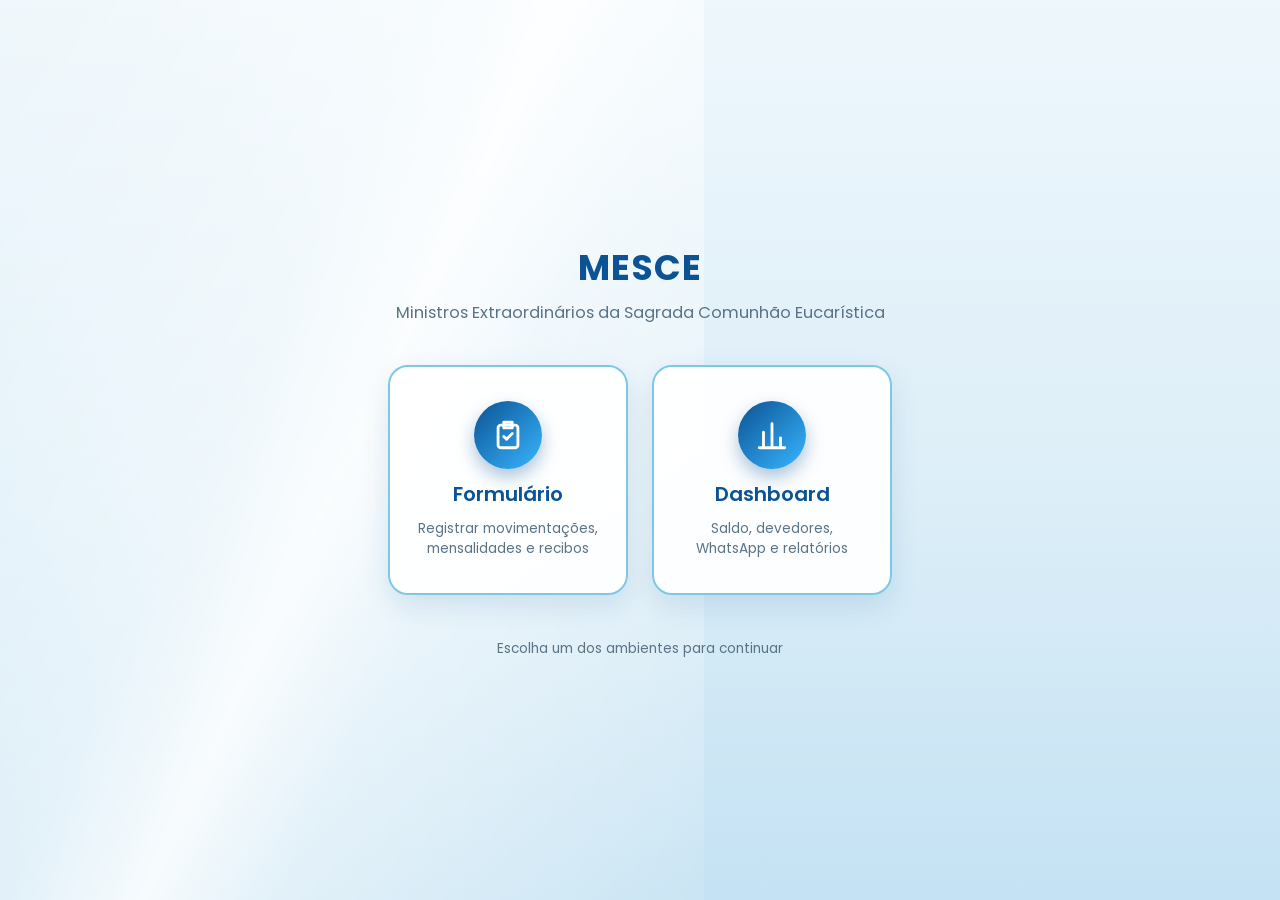
==== index.html @ 92c42553 "Add files via upload" ====
<!DOCTYPE html>
<html lang="pt-BR">
<head>
  <meta charset="UTF-8">
  <meta name="viewport" content="width=device-width, initial-scale=1.0">
  <title>MESCE - Controle do Caixa</title>
  <link rel="icon" href="https://iili.io/CQEddFI.jpg">
  <link rel="preconnect" href="https://fonts.googleapis.com">
  <link rel="preconnect" href="https://fonts.gstatic.com" crossorigin>
  <link href="https://fonts.googleapis.com/css2?family=Poppins:wght@300;400;500;600;700&display=swap" rel="stylesheet">
  <style>
    :root {
      --azul-celeste: #7ec8e3;
      --azul-claro: #eaf6fc;
      --azul-medio: #38b6ff;
      --azul-profundo: #0b5394;
      --azul-escuro: #083a6b;
      --texto: #1b2a35;
      --texto-suave: #5a7486;
    }

    * {
      box-sizing: border-box;
      margin: 0;
      padding: 0;
    }

    html,
    body {
      min-height: 100%;
    }

    body {
      font-family: "Poppins", "Segoe UI", Arial, sans-serif;
      color: var(--texto);
      background: linear-gradient(180deg, #eef7fc 0%, #dceef8 55%, #c4e2f3 100%);
      overflow-x: hidden;
    }

    /* ===== Marca d'água (logo sem o fundo branco) ===== */
    .marca-agua {
      position: fixed;
      inset: 0;
      z-index: 0;
      pointer-events: none;
      overflow: hidden;
      display: grid;
      place-items: center;
    }

    .marca-agua img {
      width: min(680px, 92vw);
      mix-blend-mode: multiply;
      filter: saturate(0.85);
      opacity: 0.16;
    }

    /* Brilho varrendo a logo em loop */
    .marca-agua::after {
      content: "";
      position: absolute;
      top: -30%;
      bottom: -30%;
      left: 0;
      width: 55%;
      background: linear-gradient(115deg,
        rgba(255, 255, 255, 0) 0%,
        rgba(255, 255, 255, 0.5) 40%,
        rgba(255, 255, 255, 0.85) 50%,
        rgba(255, 255, 255, 0.5) 60%,
        rgba(255, 255, 255, 0) 100%);
      mix-blend-mode: screen;
      animation: varrer 4.2s ease-in-out infinite;
    }

    @keyframes varrer {
      0%   { transform: translateX(-150%) skewX(-18deg); }
      55%  { transform: translateX(150%) skewX(-18deg); }
      100% { transform: translateX(150%) skewX(-18deg); }
    }

    .tela-inicial {
      position: relative;
      z-index: 1;
      min-height: 100vh;
      display: flex;
      flex-direction: column;
      align-items: center;
      justify-content: center;
      padding: 40px 16px;
      text-align: center;
    }

    .tela-inicial h1 {
      font-size: 2.2rem;
      font-weight: 700;
      color: var(--azul-profundo);
      letter-spacing: 1px;
    }

    .tela-inicial .subtitulo {
      margin-top: 6px;
      max-width: 560px;
      font-size: 1.02rem;
      font-weight: 400;
      color: var(--texto-suave);
    }

    .atalhos {
      margin-top: 40px;
      display: flex;
      gap: 24px;
      flex-wrap: wrap;
      justify-content: center;
    }

    .cartao-at {
      display: flex;
      flex-direction: column;
      align-items: center;
      justify-content: center;
      gap: 10px;
      width: 240px;
      padding: 34px 22px;
      border-radius: 20px;
      background: rgba(255, 255, 255, 0.92);
      border: 2px solid var(--azul-celeste);
      box-shadow: 0 10px 28px rgba(11, 83, 148, 0.12);
      text-decoration: none;
      color: var(--azul-profundo);
      transition: transform 0.2s ease, box-shadow 0.2s ease, border-color 0.2s ease;
    }

    .cartao-at:hover {
      transform: translateY(-6px);
      border-color: var(--azul-profundo);
      box-shadow: 0 16px 34px rgba(11, 83, 148, 0.22);
    }

    .cartao-at .icone {
      width: 68px;
      height: 68px;
      border-radius: 50%;
      display: grid;
      place-items: center;
      color: #fff;
      background: linear-gradient(135deg, var(--azul-profundo), var(--azul-medio));
      box-shadow: 0 8px 18px rgba(11, 83, 148, 0.35);
    }

    .cartao-at .icone svg {
      width: 34px;
      height: 34px;
    }

    .cartao-at .rotulo {
      font-size: 1.25rem;
      font-weight: 600;
    }

    .cartao-at .descricao {
      font-size: 0.85rem;
      color: var(--texto-suave);
    }

    .rodape-inicial {
      margin-top: 44px;
      font-size: 0.85rem;
      color: var(--texto-suave);
    }

    @media (max-width: 560px) {
      .atalhos {
        gap: 16px;
      }
      .cartao-at {
        width: min(300px, 90vw);
        padding: 26px 18px;
      }
    }

    @media (prefers-reduced-motion: reduce) {
      .marca-agua::after {
        animation: none;
      }
    }
  </style>
</head>
<body>

  <div class="marca-agua" aria-hidden="true">
    <img src="https://iili.io/CQEddFI.jpg" alt="">
  </div>

  <main class="tela-inicial">
    <h1>MESCE</h1>
    <p class="subtitulo">Ministros Extraordinários da Sagrada Comunhão Eucarística</p>

    <div class="atalhos">
      <a class="cartao-at" href="formulario.html">
        <span class="icone" aria-hidden="true">
          <svg viewBox="0 0 24 24" fill="none" stroke="currentColor" stroke-width="2" stroke-linecap="round" stroke-linejoin="round">
            <path d="M9 3h6v4H9z"></path>
            <rect x="5" y="5" width="14" height="16" rx="2"></rect>
            <path d="M9 13l2 2 4-4"></path>
          </svg>
        </span>
        <span class="rotulo">Formulário</span>
        <span class="descricao">Registrar movimentações, mensalidades e recibos</span>
      </a>

      <a class="cartao-at" href="dashboard.html">
        <span class="icone" aria-hidden="true">
          <svg viewBox="0 0 24 24" fill="none" stroke="currentColor" stroke-width="2" stroke-linecap="round" stroke-linejoin="round">
            <path d="M3 21h18"></path>
            <path d="M6 21V10"></path>
            <path d="M12 21V4"></path>
            <path d="M18 21v-7"></path>
          </svg>
        </span>
        <span class="rotulo">Dashboard</span>
        <span class="descricao">Saldo, devedores, WhatsApp e relatórios</span>
      </a>
    </div>

    <p class="rodape-inicial">Escolha um dos ambientes para continuar</p>
  </main>

</body>
</html>
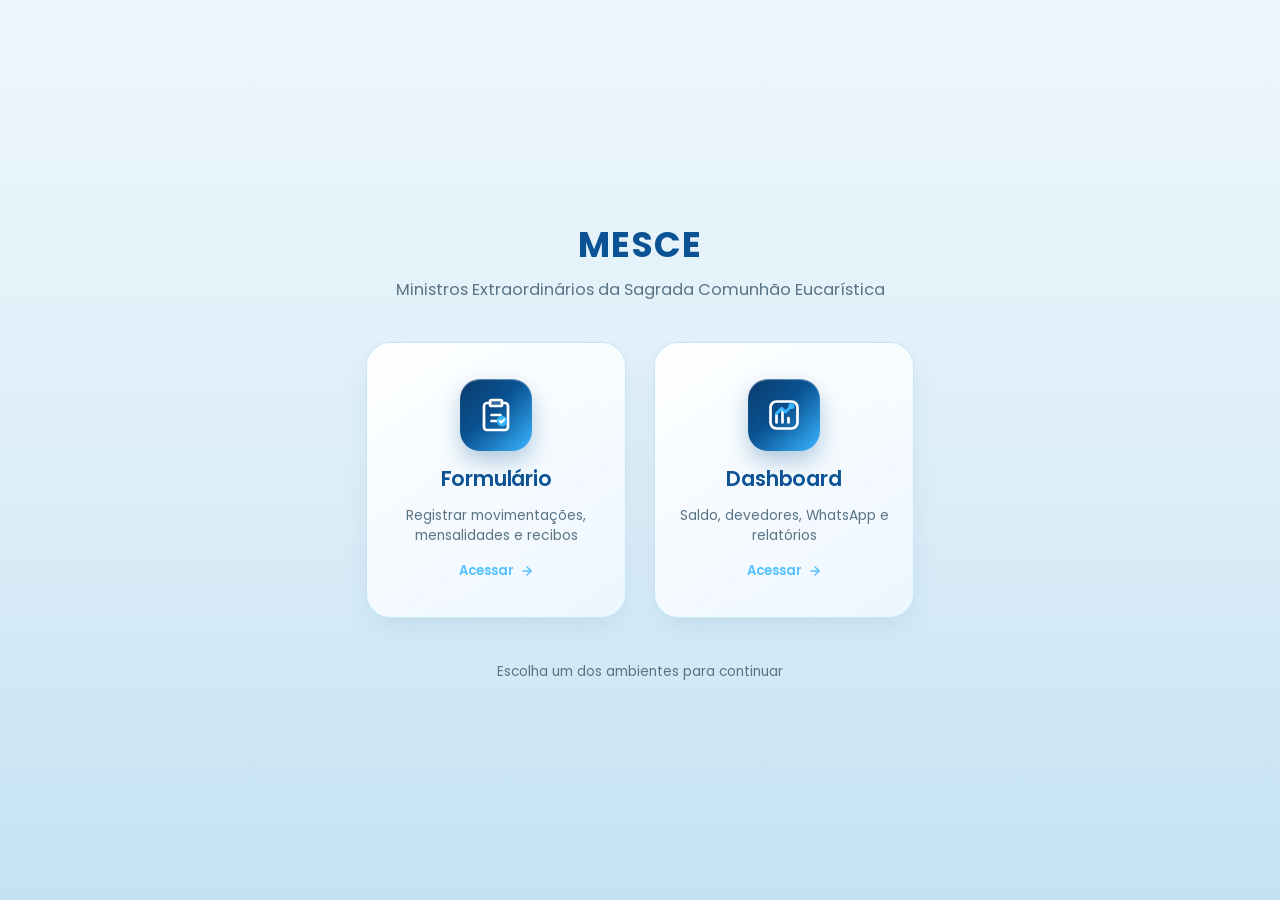
==== commit ede42b48: "Add files via upload" ====
--- a/index.html
+++ b/index.html
@@ -37,6 +37,31 @@
       overflow-x: hidden;
     }
 
+    /* ===== Efeito "Particles" por trás dos cartões — cores da tela ===== */
+    #particle-bg {
+      position: fixed;
+      inset: 0;
+      z-index: 0;
+      width: 100%;
+      height: 100%;
+      pointer-events: none;
+      overflow: hidden;
+    }
+
+    #particle-bg canvas {
+      display: block;
+      width: 100% !important;
+      height: 100% !important;
+      pointer-events: none;
+      opacity: 0.95;
+    }
+
+    @media (prefers-reduced-motion: reduce) {
+      #particle-bg canvas {
+        opacity: 0.5;
+      }
+    }
+
     /* ===== Marca d'água (logo sem o fundo branco) ===== */
     .marca-agua {
       position: fixed;
@@ -53,30 +78,6 @@
       mix-blend-mode: multiply;
       filter: saturate(0.85);
       opacity: 0.16;
-    }
-
-    /* Brilho varrendo a logo em loop */
-    .marca-agua::after {
-      content: "";
-      position: absolute;
-      top: -30%;
-      bottom: -30%;
-      left: 0;
-      width: 55%;
-      background: linear-gradient(115deg,
-        rgba(255, 255, 255, 0) 0%,
-        rgba(255, 255, 255, 0.5) 40%,
-        rgba(255, 255, 255, 0.85) 50%,
-        rgba(255, 255, 255, 0.5) 60%,
-        rgba(255, 255, 255, 0) 100%);
-      mix-blend-mode: screen;
-      animation: varrer 4.2s ease-in-out infinite;
-    }
-
-    @keyframes varrer {
-      0%   { transform: translateX(-150%) skewX(-18deg); }
-      55%  { transform: translateX(150%) skewX(-18deg); }
-      100% { transform: translateX(150%) skewX(-18deg); }
     }
 
     .tela-inicial {
@@ -106,61 +107,186 @@
       color: var(--texto-suave);
     }
 
+    /* ===== Regra de ângulo para a borda rotativa dinâmica ===== */
+    @property --border-angle {
+      syntax: '<angle>';
+      initial-value: 0deg;
+      inherits: false;
+    }
+
     .atalhos {
       margin-top: 40px;
       display: flex;
-      gap: 24px;
+      gap: 28px;
       flex-wrap: wrap;
       justify-content: center;
     }
 
     .cartao-at {
+      position: relative;
       display: flex;
       flex-direction: column;
       align-items: center;
       justify-content: center;
-      gap: 10px;
-      width: 240px;
-      padding: 34px 22px;
-      border-radius: 20px;
-      background: rgba(255, 255, 255, 0.92);
-      border: 2px solid var(--azul-celeste);
-      box-shadow: 0 10px 28px rgba(11, 83, 148, 0.12);
+      gap: 12px;
+      width: 260px;
+      padding: 36px 24px;
+      border-radius: 24px;
+      background: linear-gradient(145deg, rgba(255, 255, 255, 0.96) 0%, rgba(238, 247, 255, 0.92) 100%);
+      border: 1px solid rgba(126, 200, 227, 0.4);
+      box-shadow: 0 12px 32px -8px rgba(11, 83, 148, 0.12), inset 0 1px 1px rgba(255, 255, 255, 0.9);
       text-decoration: none;
       color: var(--azul-profundo);
-      transition: transform 0.2s ease, box-shadow 0.2s ease, border-color 0.2s ease;
+      backdrop-filter: blur(12px);
+      -webkit-backdrop-filter: blur(12px);
+      overflow: hidden;
+      isolation: isolate;
+      transition: transform 0.4s cubic-bezier(0.175, 0.885, 0.32, 1.275), box-shadow 0.4s ease, border-color 0.4s ease;
+    }
+
+    /* Borda dinâmica rotativa no hover */
+    .cartao-at::before {
+      content: '';
+      position: absolute;
+      inset: 0;
+      border-radius: 24px;
+      padding: 2px;
+      background: conic-gradient(
+        from var(--border-angle),
+        transparent 0%,
+        var(--azul-medio) 25%,
+        var(--azul-profundo) 50%,
+        #38b6ff 75%,
+        transparent 100%
+      );
+      -webkit-mask: linear-gradient(#fff 0 0) content-box, linear-gradient(#fff 0 0);
+      mask: linear-gradient(#fff 0 0) content-box, linear-gradient(#fff 0 0);
+      -webkit-mask-composite: xor;
+      mask-composite: exclude;
+      opacity: 0;
+      pointer-events: none;
+      transition: opacity 0.4s ease;
+      animation: girarBorda 3.5s linear infinite;
+      z-index: 2;
+    }
+
+    @keyframes girarBorda {
+      to {
+        --border-angle: 360deg;
+      }
+    }
+
+    /* Brilho metalizado suave passando ao passar o mouse */
+    .cartao-at::after {
+      content: '';
+      position: absolute;
+      top: -60%;
+      left: -150%;
+      width: 70%;
+      height: 220%;
+      background: linear-gradient(
+        115deg,
+        transparent 20%,
+        rgba(255, 255, 255, 0.15) 35%,
+        rgba(255, 255, 255, 0.75) 50%,
+        rgba(255, 255, 255, 0.15) 65%,
+        transparent 80%
+      );
+      transform: rotate(25deg);
+      pointer-events: none;
+      opacity: 0;
+      transition: opacity 0.3s ease;
+      z-index: 3;
     }
 
     .cartao-at:hover {
-      transform: translateY(-6px);
-      border-color: var(--azul-profundo);
-      box-shadow: 0 16px 34px rgba(11, 83, 148, 0.22);
+      transform: translateY(-8px) scale(1.02);
+      border-color: transparent;
+      box-shadow: 0 20px 40px -10px rgba(11, 83, 148, 0.24), 0 0 20px rgba(56, 182, 255, 0.2);
+    }
+
+    .cartao-at:hover::before {
+      opacity: 1;
+    }
+
+    .cartao-at:hover::after {
+      opacity: 1;
+      animation: brilhoMetalico 1.2s cubic-bezier(0.2, 0.8, 0.2, 1) forwards;
+    }
+
+    @keyframes brilhoMetalico {
+      0% {
+        left: -130%;
+      }
+      100% {
+        left: 180%;
+      }
     }
 
     .cartao-at .icone {
-      width: 68px;
-      height: 68px;
-      border-radius: 50%;
+      position: relative;
+      z-index: 1;
+      width: 72px;
+      height: 72px;
+      border-radius: 20px;
       display: grid;
       place-items: center;
       color: #fff;
-      background: linear-gradient(135deg, var(--azul-profundo), var(--azul-medio));
-      box-shadow: 0 8px 18px rgba(11, 83, 148, 0.35);
+      background: linear-gradient(135deg, var(--azul-escuro) 0%, var(--azul-profundo) 45%, var(--azul-medio) 100%);
+      box-shadow: 0 10px 22px rgba(11, 83, 148, 0.3), inset 0 1px 1px rgba(255, 255, 255, 0.4);
+      transition: transform 0.4s cubic-bezier(0.175, 0.885, 0.32, 1.275), box-shadow 0.4s ease;
+    }
+
+    .cartao-at:hover .icone {
+      transform: scale(1.08) rotate(-3deg);
+      box-shadow: 0 14px 28px rgba(11, 83, 148, 0.4), inset 0 1px 2px rgba(255, 255, 255, 0.6);
     }
 
     .cartao-at .icone svg {
-      width: 34px;
-      height: 34px;
+      width: 36px;
+      height: 36px;
+      filter: drop-shadow(0 2px 4px rgba(0, 0, 0, 0.15));
     }
 
     .cartao-at .rotulo {
-      font-size: 1.25rem;
+      position: relative;
+      z-index: 1;
+      font-size: 1.28rem;
       font-weight: 600;
+      letter-spacing: -0.2px;
+      transition: color 0.3s ease;
+    }
+
+    .cartao-at:hover .rotulo {
+      color: var(--azul-escuro);
     }
 
     .cartao-at .descricao {
-      font-size: 0.85rem;
+      position: relative;
+      z-index: 1;
+      font-size: 0.86rem;
       color: var(--texto-suave);
+      line-height: 1.45;
+    }
+
+    .cartao-at .acao-indicador {
+      position: relative;
+      z-index: 1;
+      display: inline-flex;
+      align-items: center;
+      gap: 6px;
+      margin-top: 4px;
+      font-size: 0.82rem;
+      font-weight: 600;
+      color: var(--azul-medio);
+      opacity: 0.85;
+      transition: transform 0.3s ease, opacity 0.3s ease, color 0.3s ease;
+    }
+
+    .cartao-at:hover .acao-indicador {
+      opacity: 1;
+      color: var(--azul-profundo);
+      transform: translateX(4px);
     }
 
     .rodape-inicial {
@@ -178,12 +304,6 @@
         padding: 26px 18px;
       }
     }
-
-    @media (prefers-reduced-motion: reduce) {
-      .marca-agua::after {
-        animation: none;
-      }
-    }
   </style>
 </head>
 <body>
@@ -192,39 +312,269 @@
     <img src="https://iili.io/CQEddFI.jpg" alt="">
   </div>
 
-  <main class="tela-inicial">
-    <h1>MESCE</h1>
-    <p class="subtitulo">Ministros Extraordinários da Sagrada Comunhão Eucarística</p>
-
-    <div class="atalhos">
-      <a class="cartao-at" href="formulario.html">
+  <div id="particle-bg" aria-hidden="true"></div>
+
+  <main class="tela-inicial" data-od-id="tela-inicial">
+    <h1 data-od-id="titulo-principal">MESCE</h1>
+    <p class="subtitulo" data-od-id="subtitulo">Ministros Extraordinários da Sagrada Comunhão Eucarística</p>
+
+    <div class="atalhos" data-od-id="atalhos-grid">
+      <a class="cartao-at" data-od-id="card-formulario" href="formulario.html">
         <span class="icone" aria-hidden="true">
-          <svg viewBox="0 0 24 24" fill="none" stroke="currentColor" stroke-width="2" stroke-linecap="round" stroke-linejoin="round">
-            <path d="M9 3h6v4H9z"></path>
-            <rect x="5" y="5" width="14" height="16" rx="2"></rect>
-            <path d="M9 13l2 2 4-4"></path>
+          <svg viewBox="0 0 24 24" fill="none" stroke="currentColor" stroke-width="1.8" stroke-linecap="round" stroke-linejoin="round">
+            <path d="M16 4h2a2 2 0 0 1 2 2v14a2 2 0 0 1-2 2H6a2 2 0 0 1-2-2V6a2 2 0 0 1 2-2h2"></path>
+            <rect x="8" y="2" width="8" height="4" rx="1" ry="1" fill="rgba(255,255,255,0.18)"></rect>
+            <path d="M9 12h6"></path>
+            <path d="M9 16h4"></path>
+            <circle cx="16" cy="16" r="3.5" fill="#38b6ff" stroke="none"></circle>
+            <path d="M14.5 16l1 1 2-2" stroke="#ffffff" stroke-width="1.4"></path>
           </svg>
         </span>
         <span class="rotulo">Formulário</span>
         <span class="descricao">Registrar movimentações, mensalidades e recibos</span>
+        <span class="acao-indicador">
+          Acessar
+          <svg width="14" height="14" viewBox="0 0 24 24" fill="none" stroke="currentColor" stroke-width="2.5" stroke-linecap="round" stroke-linejoin="round">
+            <path d="M5 12h14"></path>
+            <path d="M12 5l7 7-7 7"></path>
+          </svg>
+        </span>
       </a>
 
-      <a class="cartao-at" href="dashboard.html">
+      <a class="cartao-at" data-od-id="card-dashboard" href="dashboard.html">
         <span class="icone" aria-hidden="true">
-          <svg viewBox="0 0 24 24" fill="none" stroke="currentColor" stroke-width="2" stroke-linecap="round" stroke-linejoin="round">
-            <path d="M3 21h18"></path>
-            <path d="M6 21V10"></path>
-            <path d="M12 21V4"></path>
-            <path d="M18 21v-7"></path>
+          <svg viewBox="0 0 24 24" fill="none" stroke="currentColor" stroke-width="1.8" stroke-linecap="round" stroke-linejoin="round">
+            <rect x="3" y="3" width="18" height="18" rx="4"></rect>
+            <path d="M7 17v-5"></path>
+            <path d="M11 17V9"></path>
+            <path d="M15 17v-3"></path>
+            <path d="M7 11l3.5-3.5 2.5 2.5 4-4" stroke="#38b6ff" stroke-width="2"></path>
+            <circle cx="17" cy="6" r="2" fill="#38b6ff" stroke="none"></circle>
           </svg>
         </span>
         <span class="rotulo">Dashboard</span>
         <span class="descricao">Saldo, devedores, WhatsApp e relatórios</span>
+        <span class="acao-indicador">
+          Acessar
+          <svg width="14" height="14" viewBox="0 0 24 24" fill="none" stroke="currentColor" stroke-width="2.5" stroke-linecap="round" stroke-linejoin="round">
+            <path d="M5 12h14"></path>
+            <path d="M12 5l7 7-7 7"></path>
+          </svg>
+        </span>
       </a>
     </div>
 
-    <p class="rodape-inicial">Escolha um dos ambientes para continuar</p>
+    <p class="rodape-inicial" data-od-id="rodape-inicial">Escolha um dos ambientes para continuar</p>
   </main>
+
+  <script type="module">
+    import { Renderer, Camera, Geometry, Program, Mesh } from 'https://cdn.jsdelivr.net/npm/ogl@1.0.11/+esm';
+
+    const container = document.getElementById('particle-bg');
+    if (!container) throw new Error('particle-bg não encontrado');
+
+    // Parâmetros — azul mais vivo do projeto (azul-medio/celeste com acento profundo)
+    const particleCount = 200;
+    const particleSpread = 10;
+    const speed = 0.1;
+    const particleColors = ['#38b6ff', '#55c9ff', '#74d4ff', '#0b5394'];
+    const moveParticlesOnHover = true;
+    const particleHoverFactor = 1.6;
+    const alphaParticles = true;
+    const particleBaseSize = 100;
+    const sizeRandomness = 1;
+    const cameraDistance = 20;
+    const disableRotation = false;
+    const pixelRatio = Math.min(window.devicePixelRatio || 1, 2);
+
+    const hexToRgb = hex => {
+      hex = hex.replace(/^#/, '');
+      if (hex.length === 3) {
+        hex = hex
+          .split('')
+          .map(c => c + c)
+          .join('');
+      }
+      const int = parseInt(hex.slice(0, 6), 16);
+      const r = ((int >> 16) & 255) / 255;
+      const g = ((int >> 8) & 255) / 255;
+      const b = (int & 255) / 255;
+      return [r, g, b];
+    };
+
+    const vertex = `
+      attribute vec3 position;
+      attribute vec4 random;
+      attribute vec3 color;
+
+      uniform mat4 modelMatrix;
+      uniform mat4 viewMatrix;
+      uniform mat4 projectionMatrix;
+      uniform float uTime;
+      uniform float uSpread;
+      uniform float uBaseSize;
+      uniform float uSizeRandomness;
+
+      varying vec4 vRandom;
+      varying vec3 vColor;
+
+      void main() {
+        vRandom = random;
+        vColor = color;
+
+        vec3 pos = position * uSpread;
+        pos.z *= 10.0;
+
+        vec4 mPos = modelMatrix * vec4(pos, 1.0);
+        float t = uTime;
+        mPos.x += sin(t * random.z + 6.28 * random.w) * mix(0.1, 1.5, random.x);
+        mPos.y += sin(t * random.y + 6.28 * random.x) * mix(0.1, 1.5, random.w);
+        mPos.z += sin(t * random.w + 6.28 * random.y) * mix(0.1, 1.5, random.z);
+
+        vec4 mvPos = viewMatrix * mPos;
+
+        if (uSizeRandomness == 0.0) {
+          gl_PointSize = uBaseSize;
+        } else {
+          gl_PointSize = (uBaseSize * (1.0 + uSizeRandomness * (random.x - 0.5))) / length(mvPos.xyz);
+        }
+
+        gl_Position = projectionMatrix * mvPos;
+      }
+    `;
+
+    const fragment = `
+      precision highp float;
+
+      uniform float uTime;
+      uniform float uAlphaParticles;
+      varying vec4 vRandom;
+      varying vec3 vColor;
+
+      void main() {
+        vec2 uv = gl_PointCoord.xy;
+        float d = length(uv - vec2(0.5));
+
+        if (uAlphaParticles < 0.5) {
+          if (d > 0.5) {
+            discard;
+          }
+          gl_FragColor = vec4(vColor + 0.2 * sin(uv.yxx + uTime + vRandom.y * 6.28), 1.0);
+        } else {
+          float circle = smoothstep(0.5, 0.4, d) * 0.8;
+          gl_FragColor = vec4(vColor + 0.2 * sin(uv.yxx + uTime + vRandom.y * 6.28), circle);
+        }
+      }
+    `;
+
+    const renderer = new Renderer({ dpr: pixelRatio, depth: false, alpha: true });
+    const gl = renderer.gl;
+    container.appendChild(gl.canvas);
+    gl.clearColor(0, 0, 0, 0);
+
+    const camera = new Camera(gl, { fov: 15 });
+    camera.position.set(0, 0, cameraDistance);
+
+    function resize() {
+      const width = container.clientWidth;
+      const height = container.clientHeight;
+      renderer.setSize(width, height);
+      camera.perspective({ aspect: gl.canvas.width / gl.canvas.height });
+    }
+    window.addEventListener('resize', resize);
+    resize();
+
+    // Mouse: a nuvem de partículas acompanha suavemente o cursor
+    const mouse = { x: 0, y: 0 };
+    function onMouseMove(e) {
+      const rect = container.getBoundingClientRect();
+      mouse.x = ((e.clientX - rect.left) / rect.width) * 2 - 1;
+      mouse.y = -(((e.clientY - rect.top) / rect.height) * 2 - 1);
+    }
+    window.addEventListener('mousemove', onMouseMove, { passive: true });
+
+    const count = particleCount;
+    const positions = new Float32Array(count * 3);
+    const randoms = new Float32Array(count * 4);
+    const colorsArr = new Float32Array(count * 3);
+
+    for (let i = 0; i < count; i++) {
+      let x, y, z, len;
+      do {
+        x = Math.random() * 2 - 1;
+        y = Math.random() * 2 - 1;
+        z = Math.random() * 2 - 1;
+        len = x * x + y * y + z * z;
+      } while (len > 1 || len === 0);
+      const r = Math.cbrt(Math.random());
+      positions.set([x * r, y * r, z * r], i * 3);
+      randoms.set([Math.random(), Math.random(), Math.random(), Math.random()], i * 4);
+      const col = hexToRgb(particleColors[Math.floor(Math.random() * particleColors.length)]);
+      colorsArr.set(col, i * 3);
+    }
+
+    const geometry = new Geometry(gl, {
+      position: { size: 3, data: positions },
+      random: { size: 4, data: randoms },
+      color: { size: 3, data: colorsArr }
+    });
+
+    const program = new Program(gl, {
+      vertex,
+      fragment,
+      uniforms: {
+        uTime: { value: 0 },
+        uSpread: { value: particleSpread },
+        uBaseSize: { value: particleBaseSize * pixelRatio },
+        uSizeRandomness: { value: sizeRandomness },
+        uAlphaParticles: { value: alphaParticles ? 1 : 0 }
+      },
+      transparent: true,
+      depthTest: false
+    });
+
+    const particles = new Mesh(gl, { mode: gl.POINTS, geometry, program });
+
+    const reduceMotion = window.matchMedia('(prefers-reduced-motion: reduce)').matches;
+
+    let lastTime = performance.now();
+    let elapsed = 0;
+
+    function frame(t) {
+      const delta = Math.min(t - lastTime, 50);
+      lastTime = t;
+      elapsed += delta * speed;
+
+      program.uniforms.uTime.value = elapsed * 0.001;
+
+      if (moveParticlesOnHover) {
+        const targetX = -mouse.x * particleHoverFactor;
+        const targetY = -mouse.y * particleHoverFactor;
+        particles.position.x += (targetX - particles.position.x) * 0.08;
+        particles.position.y += (targetY - particles.position.y) * 0.08;
+      } else {
+        particles.position.x = 0;
+        particles.position.y = 0;
+      }
+
+      if (!disableRotation) {
+        particles.rotation.x = Math.sin(elapsed * 0.0002) * 0.1;
+        particles.rotation.y = Math.cos(elapsed * 0.0005) * 0.15;
+        particles.rotation.z += 0.01 * speed;
+      }
+
+      renderer.render({ scene: particles, camera });
+    }
+
+    if (reduceMotion) {
+      frame(performance.now());
+    } else {
+      requestAnimationFrame(function tick(t) {
+        frame(t);
+        requestAnimationFrame(tick);
+      });
+    }
+  </script>
 
 </body>
 </html>
